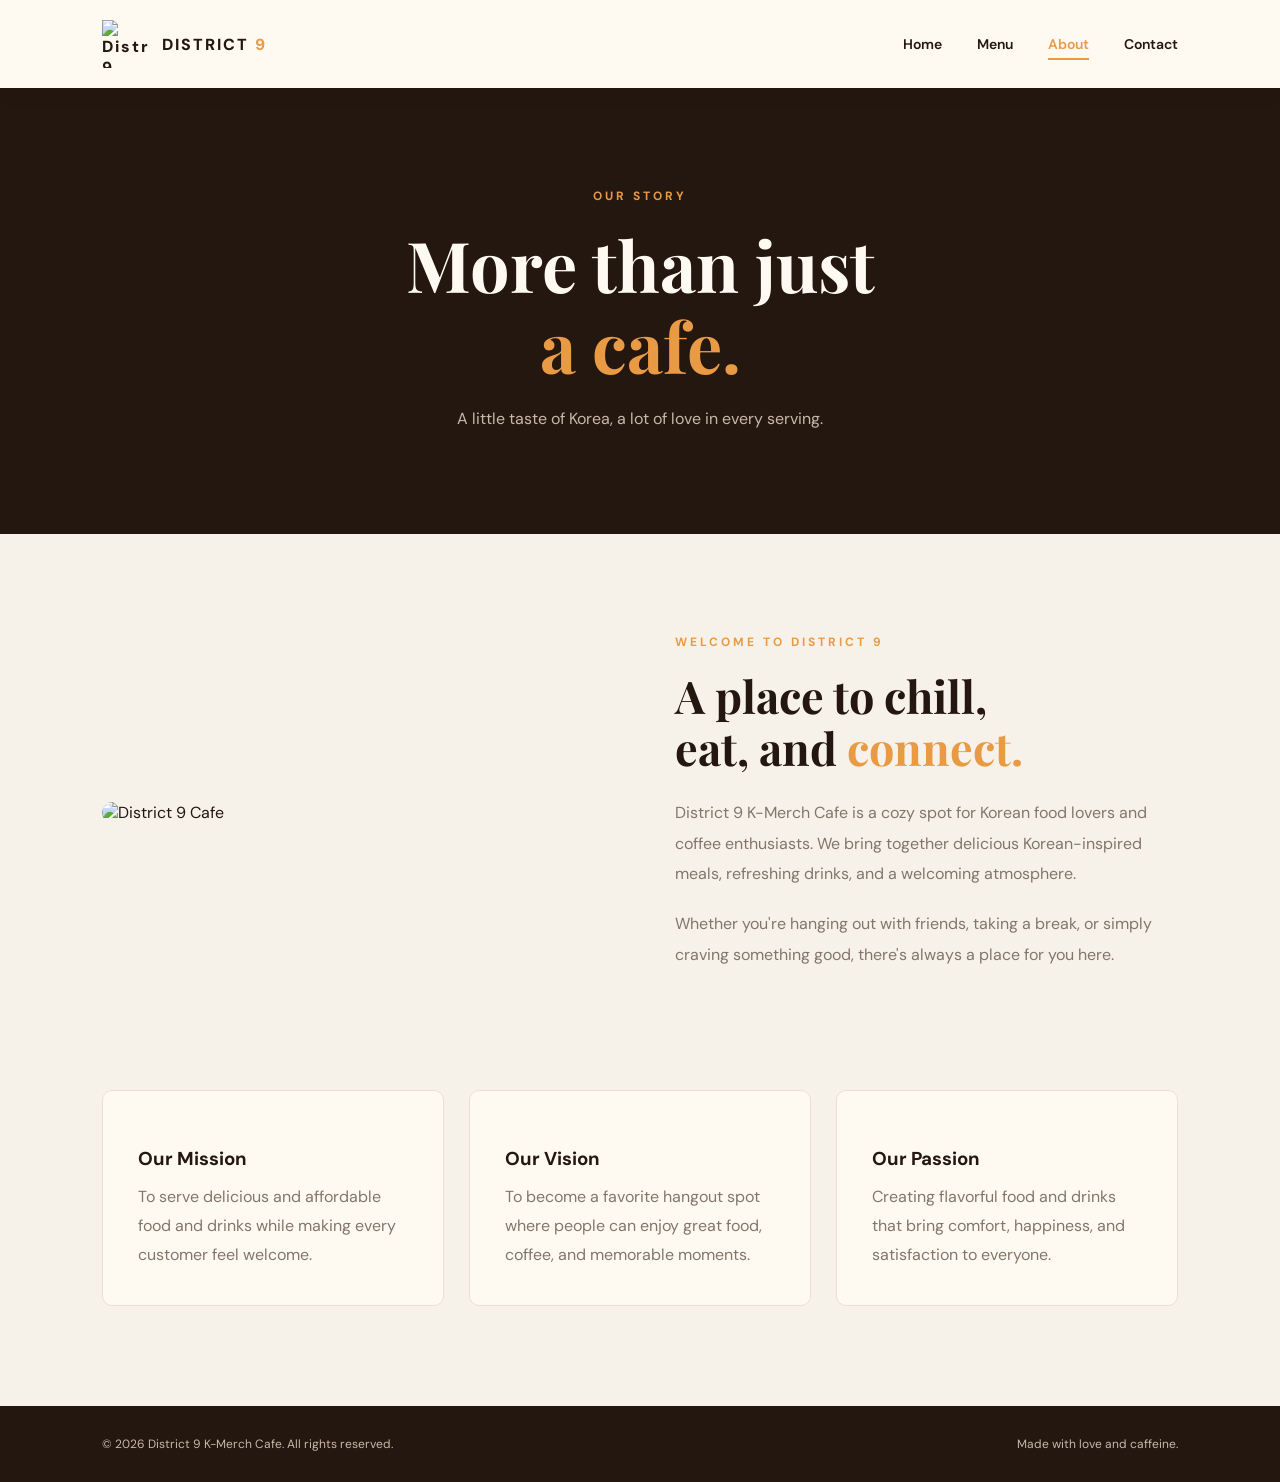
==== about.html @ ecf8b525 "Add files via upload" ====
<!DOCTYPE html>
<html lang="en">
<head>
    <meta charset="UTF-8">
    <meta name="viewport" content="width=device-width, initial-scale=1.0">
    <title>About Us | District 9</title>
    <link rel="stylesheet" href="styles.css">
</head>
<body>
<header>
    <a href="index.html" class="logo">
        <img src="c:\Users\Admin\Downloads\logo.jpg" alt="District 9 Logo">
        <span>DISTRICT <span class="highlight">9</span></span>
    </a>
    <nav>
        <a href="index.html">Home</a>
        <a href="menu.html">Menu</a>
        <a href="about.html" class="active">About</a>
        <a href="contact.html">Contact</a>
    </nav>
</header>
<section class="page-banner">
    <p class="tag">OUR STORY</p>
    <h1>More than just<br><span class="highlight">a cafe.</span></h1>
    <p>A little taste of Korea, a lot of love in every serving.</p>
</section>
<section class="about-section">
    <div class="about-image reveal">
        <img src="c:\Users\Admin\Downloads\banner.jpg" alt="District 9 Cafe">
    </div>

    <div class="about-content reveal">
        <p class="tag">WELCOME TO DISTRICT 9</p>
        <h2>A place to chill,<br>eat, and <span class="highlight">connect.</span></h2>
        <p>
            District 9 K-Merch Cafe is a cozy spot for Korean food lovers
            and coffee enthusiasts. We bring together delicious Korean-inspired
            meals, refreshing drinks, and a welcoming atmosphere.
        </p>
        <p>
            Whether you're hanging out with friends, taking a break,
            or simply craving something good, there's always a place for you here.
        </p>
    </div>
</section>

<section class="values">
    <div class="value-card reveal">
        <h3>Our Mission</h3>
        <p>To serve delicious and affordable food and drinks while making every customer feel welcome.</p>
    </div>
    <div class="value-card reveal">
        <h3>Our Vision</h3>
        <p>To become a favorite hangout spot where people can enjoy great food, coffee, and memorable moments.</p>
    </div>
    <div class="value-card reveal">
        <h3>Our Passion</h3>
        <p>Creating flavorful food and drinks that bring comfort, happiness, and satisfaction to everyone.</p>
    </div>
</section>
<footer>
    <p>© 2026 District 9 K-Merch Cafe. All rights reserved.</p>
    <p>Made with love and caffeine.</p>
</footer>

<script src="script.js"></script>
</body>
</html>
---- styles.css ----
@import url('https://fonts.googleapis.com/css2?family=DM+Sans:wght@400;500;600;700&family=Playfair+Display:wght@600;700;800&display=swap');

:root {
    --bg: #f7f2e9;
    --dark: #24170f;
    --brown: #6e4228;
    --orange: #e99a45;
    --cream: #fffaf1;
    --gray: #82766b;
}

* {
    margin: 0;
    padding: 0;
    box-sizing: border-box;
    scroll-behavior: smooth;
}

body {
    background: var(--bg);
    color: var(--dark);
    font-family: 'DM Sans', sans-serif;
    overflow-x: hidden;
    opacity: 0;
    animation: pageEnter 0.7s ease forwards;
}

@keyframes pageEnter {
    to {
        opacity: 1;
    }
}

body.fade-out {
    opacity: 0;
    transition: opacity 0.35s ease;
}

.loader {
    position: fixed;
    inset: 0;
    background: var(--dark);
    z-index: 9999;
    display: flex;
    justify-content: center;
    align-items: center;
    animation: loaderOut 0.7s ease 0.4s forwards;
}

.loader-logo {
    color: var(--orange);
    font-family: 'Playfair Display', serif;
    font-size: 70px;
    font-weight: 800;
    animation: pulse 0.8s infinite alternate;
}

@keyframes pulse {
    to {
        transform: scale(1.1);
        opacity: 0.6;
    }
}

@keyframes loaderOut {
    to {
        opacity: 0;
        visibility: hidden;
    }
}

/* HEADER */

header {
    width: 100%;
    padding: 20px 8%;
    display: flex;
    justify-content: space-between;
    align-items: center;
    background: var(--cream);
    position: sticky;
    top: 0;
    z-index: 1000;
    box-shadow: 0 4px 20px rgba(36, 23, 15, 0.05);
}

.logo {
    display: flex;
    align-items: center;
    gap: 12px;
    color: var(--dark);
    text-decoration: none;
    font-weight: 800;
    letter-spacing: 2px;
}

.logo img {
    width: 48px;
    height: 48px;
    object-fit: contain;
}

.highlight {
    color: var(--orange);
}

nav {
    display: flex;
    align-items: center;
    gap: 35px;
}

nav a {
    text-decoration: none;
    color: var(--dark);
    font-weight: 600;
    font-size: 14px;
    position: relative;
    transition: 0.3s;
}

nav a::after {
    content: "";
    position: absolute;
    bottom: -7px;
    left: 0;
    width: 0;
    height: 2px;
    background: var(--orange);
    transition: 0.3s;
}

nav a:hover,
nav a.active {
    color: var(--orange);
}

nav a:hover::after,
nav a.active::after {
    width: 100%;
}

/* HERO */

.hero {
    min-height: 85vh;
    padding: 70px 8%;
    display: grid;
    grid-template-columns: 1fr 1fr;
    align-items: center;
    gap: 50px;
    background: var(--dark);
    color: var(--cream);
    overflow: hidden;
}

.hero-content {
    animation: slideRight 0.9s ease;
}

.tag {
    color: var(--orange);
    letter-spacing: 3px;
    font-size: 12px;
    font-weight: 700;
    margin-bottom: 20px;
}

h1, h2 {
    font-family: 'Playfair Display', serif;
    line-height: 1.15;
}

.hero h1 {
    font-size: clamp(42px, 5vw, 75px);
    margin-bottom: 25px;
}

.hero-content > p:not(.tag) {
    color: #c7b9a9;
    line-height: 1.8;
    margin-bottom: 30px;
}

.hero-buttons {
    display: flex;
    flex-wrap: wrap;
    gap: 15px;
}

.btn,
.btn-outline {
    display: inline-block;
    text-decoration: none;
    padding: 15px 25px;
    font-weight: 700;
    font-size: 14px;
    border-radius: 5px;
    transition: 0.3s;
}

.btn {
    color: var(--dark);
    background: var(--orange);
    border: 1px solid var(--orange);
}

.btn:hover {
    background: #ffc477;
    transform: translateY(-4px);
    box-shadow: 0 10px 25px rgba(233, 154, 69, 0.2);
}

.btn-outline {
    color: var(--cream);
    border: 1px solid #786858;
}

.btn-outline:hover {
    border-color: var(--orange);
    color: var(--orange);
    transform: translateY(-4px);
}

.hero-image {
    position: relative;
    animation: slideLeft 1s ease;
}

.hero-image > img {
    width: 100%;
    height: 450px;
    object-fit: cover;
    border-radius: 15px;
    box-shadow: 20px 20px 0 var(--brown);
}

.floating-card {
    position: absolute;
    bottom: -25px;
    left: -25px;
    background: var(--cream);
    color: var(--dark);
    display: flex;
    align-items: center;
    gap: 15px;
    padding: 20px;
    border-radius: 10px;
    box-shadow: 0 10px 30px rgba(0, 0, 0, 0.15);
}

.floating-card > span {
    font-size: 35px;
}

.floating-card p {
    color: var(--gray);
    font-size: 12px;
    margin-top: 5px;
}

/* SECTIONS */

.section {
    padding: 100px 8%;
}

.section-heading {
    text-align: center;
    margin-bottom: 55px;
}

.section-heading h2 {
    font-size: clamp(30px, 4vw, 50px);
    margin-bottom: 15px;
}

.section-heading > p:last-child {
    color: var(--gray);
}

/* PRODUCT CARDS */

.product-grid {
    display: grid;
    grid-template-columns: repeat(3, 1fr);
    gap: 30px;
}

.product-card {
    background: var(--cream);
    border-radius: 12px;
    overflow: hidden;
    border: 1px solid #e9dfd2;
    transition: 0.35s;
}

.product-card:hover {
    transform: translateY(-10px);
    box-shadow: 0 20px 35px rgba(36, 23, 15, 0.12);
}

.product-card img {
    width: 100%;
    aspect-ratio: 4 / 3;
    height: auto;
    object-fit: contain;
    object-position: center;
    display: block;
    background-color: #faf4e8;
    padding: 10px;
    box-sizing: border-box;
    border-radius: 0;
}

.product-card:hover img {
    transform: scale(1.04);
}

.product-info {
    padding: 25px;
}

.category {
    color: var(--orange);
    font-size: 10px;
    font-weight: 700;
    letter-spacing: 2px;
}

.product-info h3 {
    margin: 12px 0;
    font-size: 20px;
}

.product-info p {
    color: var(--brown);
    font-weight: 800;
    font-size: 18px;
}

.center {
    text-align: center;
    margin-top: 50px;
}

/* PROMO */

.promo {
    padding: 80px 8%;
    background: var(--brown);
    color: var(--cream);
    text-align: center;
}

.promo h2 {
    font-size: clamp(35px, 5vw, 60px);
    margin-bottom: 30px;
}

/* PAGE BANNER */

.page-banner {
    padding: 100px 8%;
    text-align: center;
    background: var(--dark);
    color: var(--cream);
}

.page-banner h1 {
    font-size: clamp(40px, 6vw, 70px);
    margin-bottom: 20px;
}

.page-banner > p:last-child {
    color: #c7b9a9;
    line-height: 1.8;
}

/* ABOUT */

.about-section {
    padding: 100px 8%;
    display: grid;
    grid-template-columns: 1fr 1fr;
    align-items: center;
    gap: 70px;
}

.about-image img {
    width: 100%;
    height: 450px;
    object-fit: cover;
    border-radius: 12px;
}

.about-content h2 {
    font-size: 45px;
    margin-bottom: 25px;
}

.about-content > p:not(.tag) {
    color: var(--gray);
    line-height: 1.9;
    margin-bottom: 20px;
}

.values {
    padding: 0 8% 100px;
    display: grid;
    grid-template-columns: repeat(3, 1fr);
    gap: 25px;
}

.value-card {
    background: var(--cream);
    padding: 35px;
    border-radius: 10px;
    border: 1px solid #e9dfd2;
    transition: 0.3s;
}

.value-card:hover {
    transform: translateY(-8px);
    border-color: var(--orange);
}

.value-card > span {
    font-size: 30px;
}

.value-card h3 {
    margin: 20px 0 12px;
}

.value-card p {
    color: var(--gray);
    line-height: 1.8;
}

/* CONTACT */

.contact-section {
    padding: 80px 8%;
}

.contact-info {
    display: grid;
    grid-template-columns: repeat(3, 1fr);
    gap: 25px;
    margin-bottom: 70px;
}

.contact-card {
    background: var(--cream);
    border: 1px solid #e9dfd2;
    padding: 30px;
    border-radius: 10px;
    transition: 0.3s;
}

.contact-card:hover {
    transform: translateY(-5px);
    box-shadow: 0 10px 25px rgba(36, 23, 15, 0.08);
}

.contact-icon {
    font-size: 30px;
}

.contact-card h3 {
    margin: 18px 0 12px;
}

.contact-card p {
    color: var(--gray);
    line-height: 1.8;
    font-size: 14px;
}

.map-container {
    background: var(--cream);
    padding: 30px;
    border-radius: 12px;
    border: 1px solid #e9dfd2;
}

.map-heading {
    margin-bottom: 25px;
}

.map-heading h2 {
    font-size: 35px;
    margin-bottom: 10px;
}

.map-heading p {
    color: var(--gray);
}

.map-container iframe {
    border-radius: 10px;
    margin-bottom: 25px;
}

/* FOOTER */

footer {
    background: var(--dark);
    color: #c7b9a9;
    padding: 30px 8%;
    display: flex;
    justify-content: space-between;
    gap: 20px;
    flex-wrap: wrap;
    font-size: 12px;
}

/* SCROLL ANIMATION */

.reveal {
    opacity: 0;
    transform: translateY(35px);
    transition: 0.8s ease;
}

.reveal.show {
    opacity: 1;
    transform: translateY(0);
}

@keyframes slideRight {
    from {
        opacity: 0;
        transform: translateX(-40px);
    }
    to {
        opacity: 1;
        transform: translateX(0);
    }
}

@keyframes slideLeft {
    from {
        opacity: 0;
        transform: translateX(40px);
    }
    to {
        opacity: 1;
        transform: translateX(0);
    }
}

/* RESPONSIVE */

@media (max-width: 900px) {
    .hero {
        grid-template-columns: 1fr;
        padding-top: 70px;
    }

    .hero-image {
        margin: 20px;
    }

    .about-section {
        grid-template-columns: 1fr;
    }

    .product-grid {
        grid-template-columns: repeat(2, 1fr);
    }

    .values {
        grid-template-columns: 1fr;
    }

    .contact-info {
        grid-template-columns: 1fr;
    }
}

@media (max-width: 600px) {
    header {
        flex-direction: column;
        gap: 20px;
        padding: 15px;
    }

    nav {
        gap: 20px;
        flex-wrap: wrap;
        justify-content: center;
    }

    nav a {
        font-size: 12px;
    }

    .hero {
        padding: 50px 6%;
    }

    .hero-image > img {
        height: 280px;
    }

    .floating-card {
        left: -10px;
        bottom: -20px;
        padding: 12px;
    }

    .section,
    .about-section,
    .contact-section {
        padding: 60px 6%;
    }

    .product-grid {
        grid-template-columns: 1fr;
    }

   .product-card img {
    width: 100%;
    height: 250px;
    object-fit: contain;
    object-position: center;
    display: block;
    background-color: #faf4e8;
    padding: 15px;
    box-sizing: border-box;
    border-radius: 0;
    transition: 0.35s;
}

    .page-banner {
        padding: 70px 6%;
    }

    .about-image img {
        height: 300px;
    }

    .about-content h2 {
        font-size: 35px;
    }

    .map-container {
        padding: 15px;
    }

    .map-container iframe {
        height: 300px;
    }

    footer {
        text-align: center;
        flex-direction: column;
    }
}

.contact-form-section {
    padding: 100px 8%;
    background: var(--bg);
}

.contact-form {
    max-width: 700px;
    margin: 50px auto 0;
    padding: 40px;
    background: var(--cream);
    border: 1px solid #e9dfd2;
    border-radius: 12px;
}

.form-group {
    display: flex;
    flex-direction: column;
    margin-bottom: 25px;
}

.form-group label {
    margin-bottom: 10px;
    color: var(--dark);
    font-weight: 700;
    font-size: 14px;
}

.form-group input,
.form-group textarea {
    width: 100%;
    padding: 15px;
    border: 1px solid #d8c8b6;
    border-radius: 6px;
    background: #fffaf1;
    font-family: inherit;
    font-size: 14px;
    box-sizing: border-box;
    outline: none;
}

.form-group input:focus,
.form-group textarea:focus {
    border-color: var(--brown);
}

.form-group textarea {
    resize: vertical;
}

.submit-btn {
    width: 100%;
    padding: 16px;
    background: var(--brown);
    color: white;
    border: none;
    border-radius: 6px;
    font-size: 14px;
    font-weight: 700;
    cursor: pointer;
    transition: 0.3s;
}

.submit-btn:hover {
    background: var(--orange);
    transform: translateY(-3px);
}

#formMessage {
    text-align: center;
    margin-top: 20px;
    color: var(--brown);
    font-weight: 700;
}

@media (max-width: 600px) {
    .contact-form {
        padding: 25px;
    }

    .contact-form-section {
        padding: 60px 5%;
    }
}
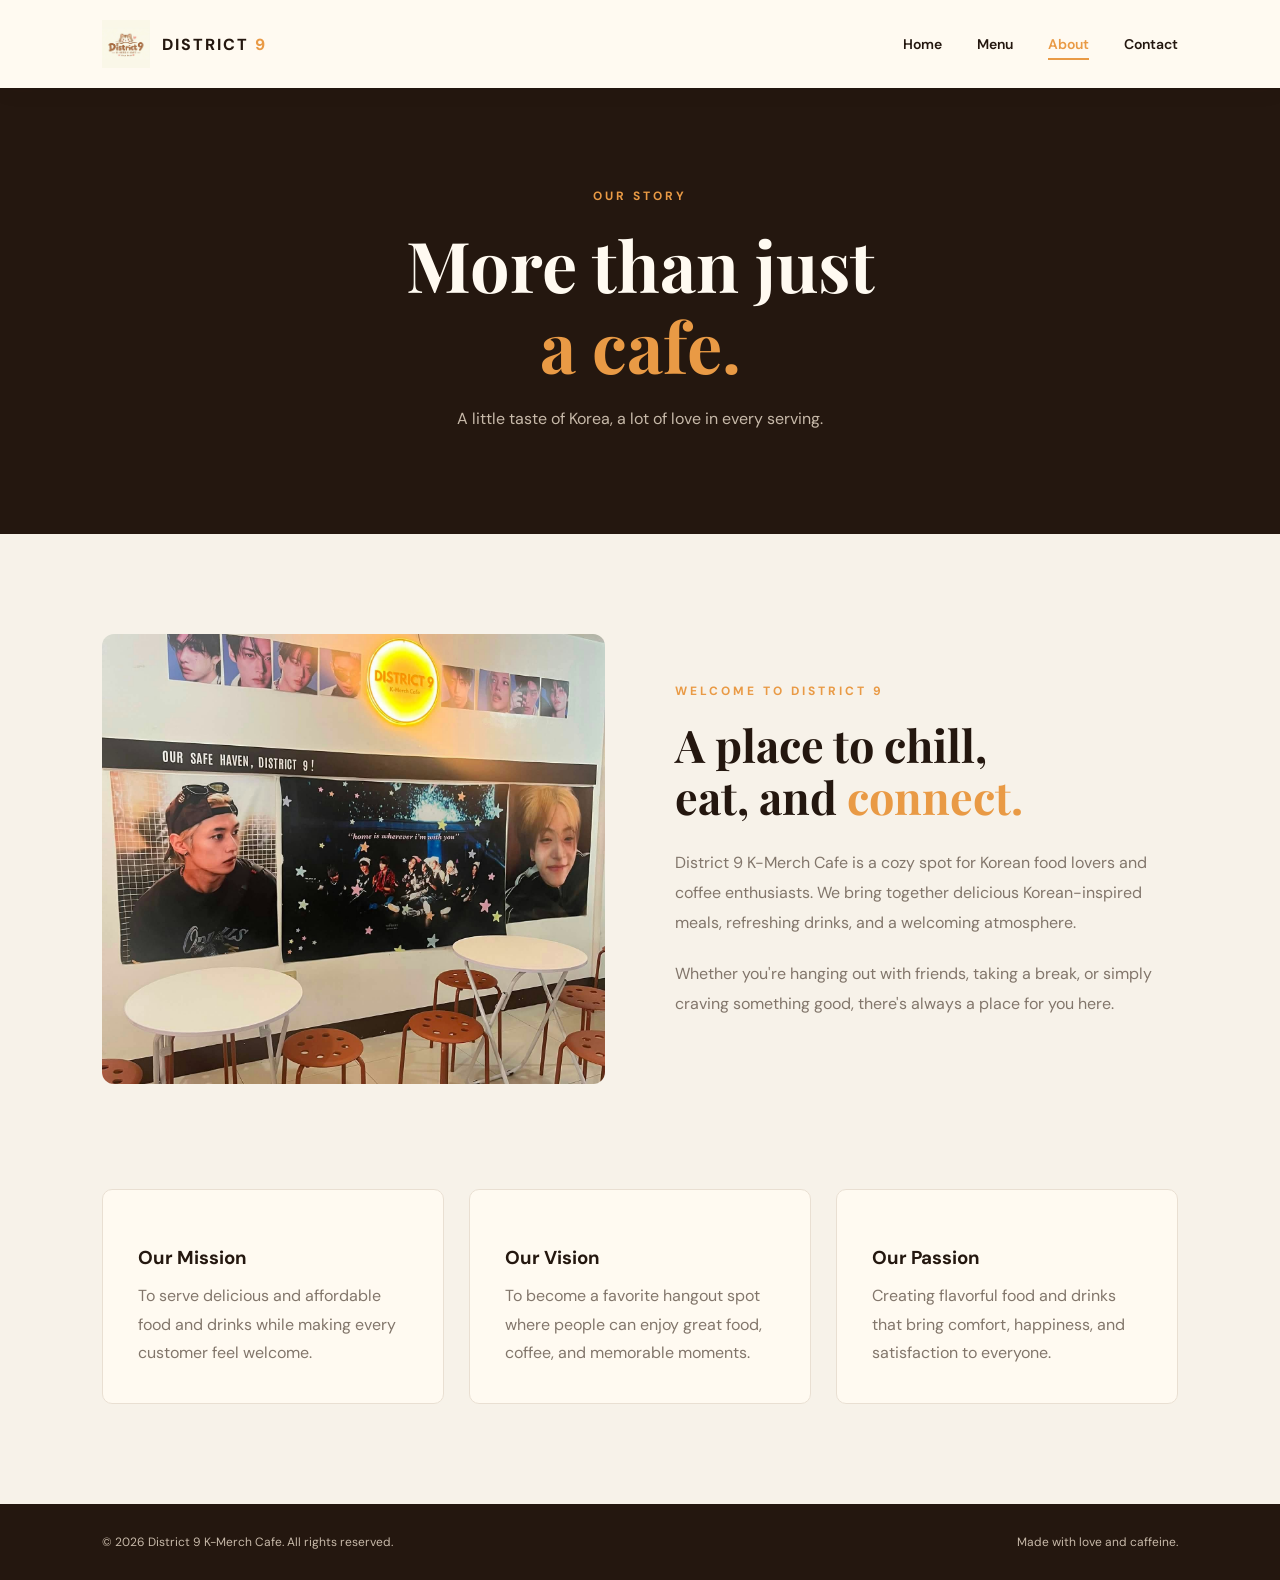
==== commit e0285a43: "Add files via upload" ====
--- a/about.html
+++ b/about.html
@@ -9,7 +9,7 @@
 <body>
 <header>
     <a href="index.html" class="logo">
-        <img src="c:\Users\Admin\Downloads\logo.jpg" alt="District 9 Logo">
+        <img src=" logo.jpg" alt="District 9 Logo">
         <span>DISTRICT <span class="highlight">9</span></span>
     </a>
     <nav>
@@ -26,7 +26,8 @@
 </section>
 <section class="about-section">
     <div class="about-image reveal">
-        <img src="c:\Users\Admin\Downloads\banner.jpg" alt="District 9 Cafe">
+        <img src=" 
+        banner.jpg" alt="District 9 Cafe">
     </div>
 
     <div class="about-content reveal">
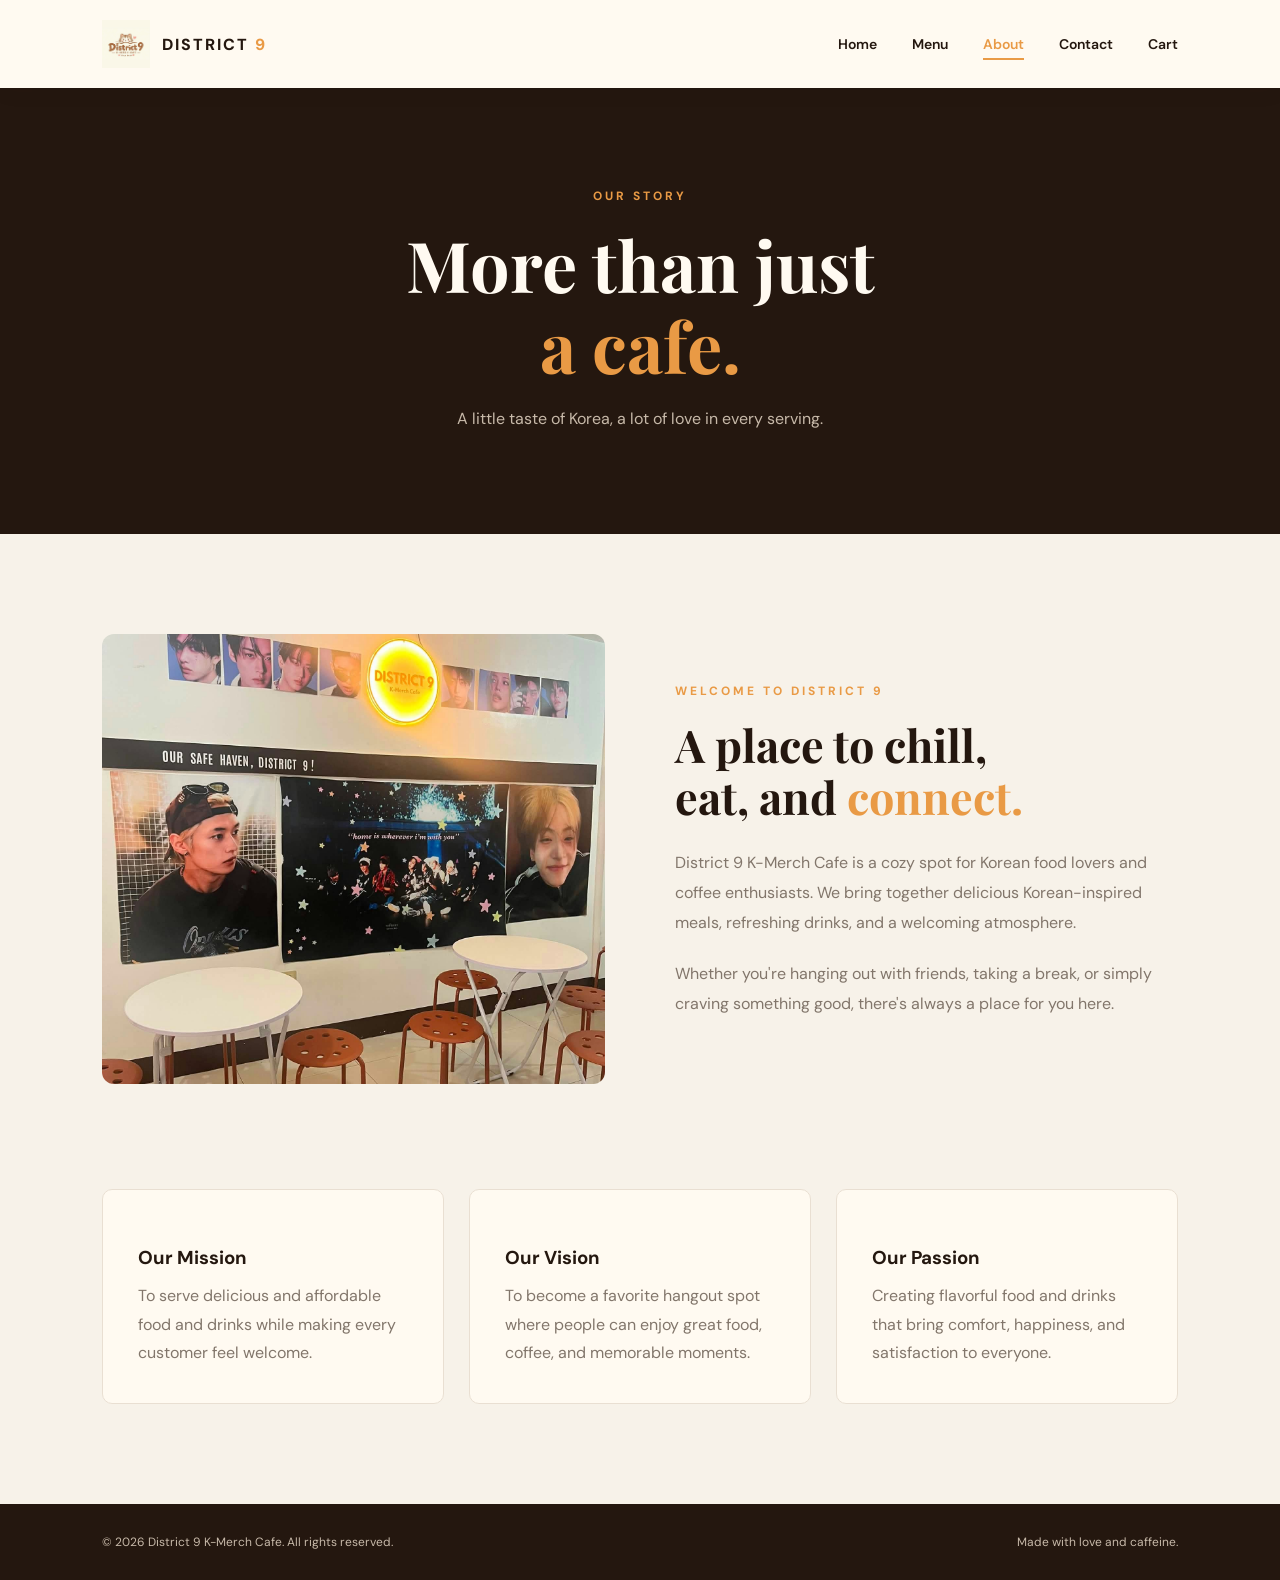
==== commit 0fb6e240: "Add files via upload" ====
--- a/about.html
+++ b/about.html
@@ -17,6 +17,7 @@
         <a href="menu.html">Menu</a>
         <a href="about.html" class="active">About</a>
         <a href="contact.html">Contact</a>
+        <a href="#cart">Cart</a>
     </nav>
 </header>
 <section class="page-banner">
--- a/styles.css
+++ b/styles.css
@@ -742,4 +742,123 @@
     .contact-form-section {
         padding: 60px 5%;
     }
-}+}
+
+/* ADD TO CART BUTTONS */
+
+.cart-buttons {
+    display: flex;
+    flex-wrap: wrap;
+    gap: 8px;
+    margin-top: 12px;
+}
+
+.add-to-cart {
+    background: #3b2a1a;
+    color: white;
+    border: none;
+    padding: 10px 15px;
+    border-radius: 6px;
+    cursor: pointer;
+    transition: 0.3s;
+    font-size: 13px;
+}
+
+.add-to-cart:hover {
+    background: #6f4527;
+    transform: translateY(-2px);
+}
+
+.cart-section {
+    background: #fdf6ec;
+    color: #3b2a1a;
+    padding: 40px 8%;
+    margin: 40px auto;
+}
+
+.cart-section h2 {
+    text-align: center;
+}
+
+.cart-item {
+    display: flex;
+    justify-content: space-between;
+    align-items: center;
+    gap: 12px;
+    padding: 15px 0;
+    border-bottom: 1px solid #ddd;
+}
+
+.cart-item button,
+#clear-cart {
+    background: #3b2a1a;
+    color: white;
+    border: none;
+    padding: 9px 14px;
+    border-radius: 5px;
+    cursor: pointer;
+}
+
+.cart-total {
+    text-align: right;
+    margin-top: 25px;
+}
+
+.cart-total h3 {
+    margin-bottom: 15px;
+}
+
+.addons .add-to-cart,
+.center .add-to-cart {
+    margin-left: 10px;
+}
+
+@media (max-width: 600px) {
+    .cart-section {
+        padding: 25px 15px;
+    }
+
+    .cart-item {
+        flex-wrap: wrap;
+    }
+}
+
+.cart-controls {
+    display: flex;
+    align-items: center;
+    gap: 8px;
+    flex-wrap: wrap;
+}
+
+.cart-section button {
+    background: #3b2a1a;
+    color: white;
+    border: none;
+    padding: 10px 14px;
+    border-radius: 5px;
+    cursor: pointer;
+}
+
+.cart-section button:hover {
+    background: #6f4527;
+}
+
+.checkout-form {
+    background: white;
+    padding: 25px;
+    margin-top: 30px;
+    border-radius: 10px;
+}
+
+.checkout-form label {
+    display: block;
+    margin: 15px 0 7px;
+}
+
+.checkout-form input,
+.checkout-form select {
+    width: 100%;
+    padding: 12px;
+    border: 1px solid #ccc;
+    border-radius: 5px;
+}
